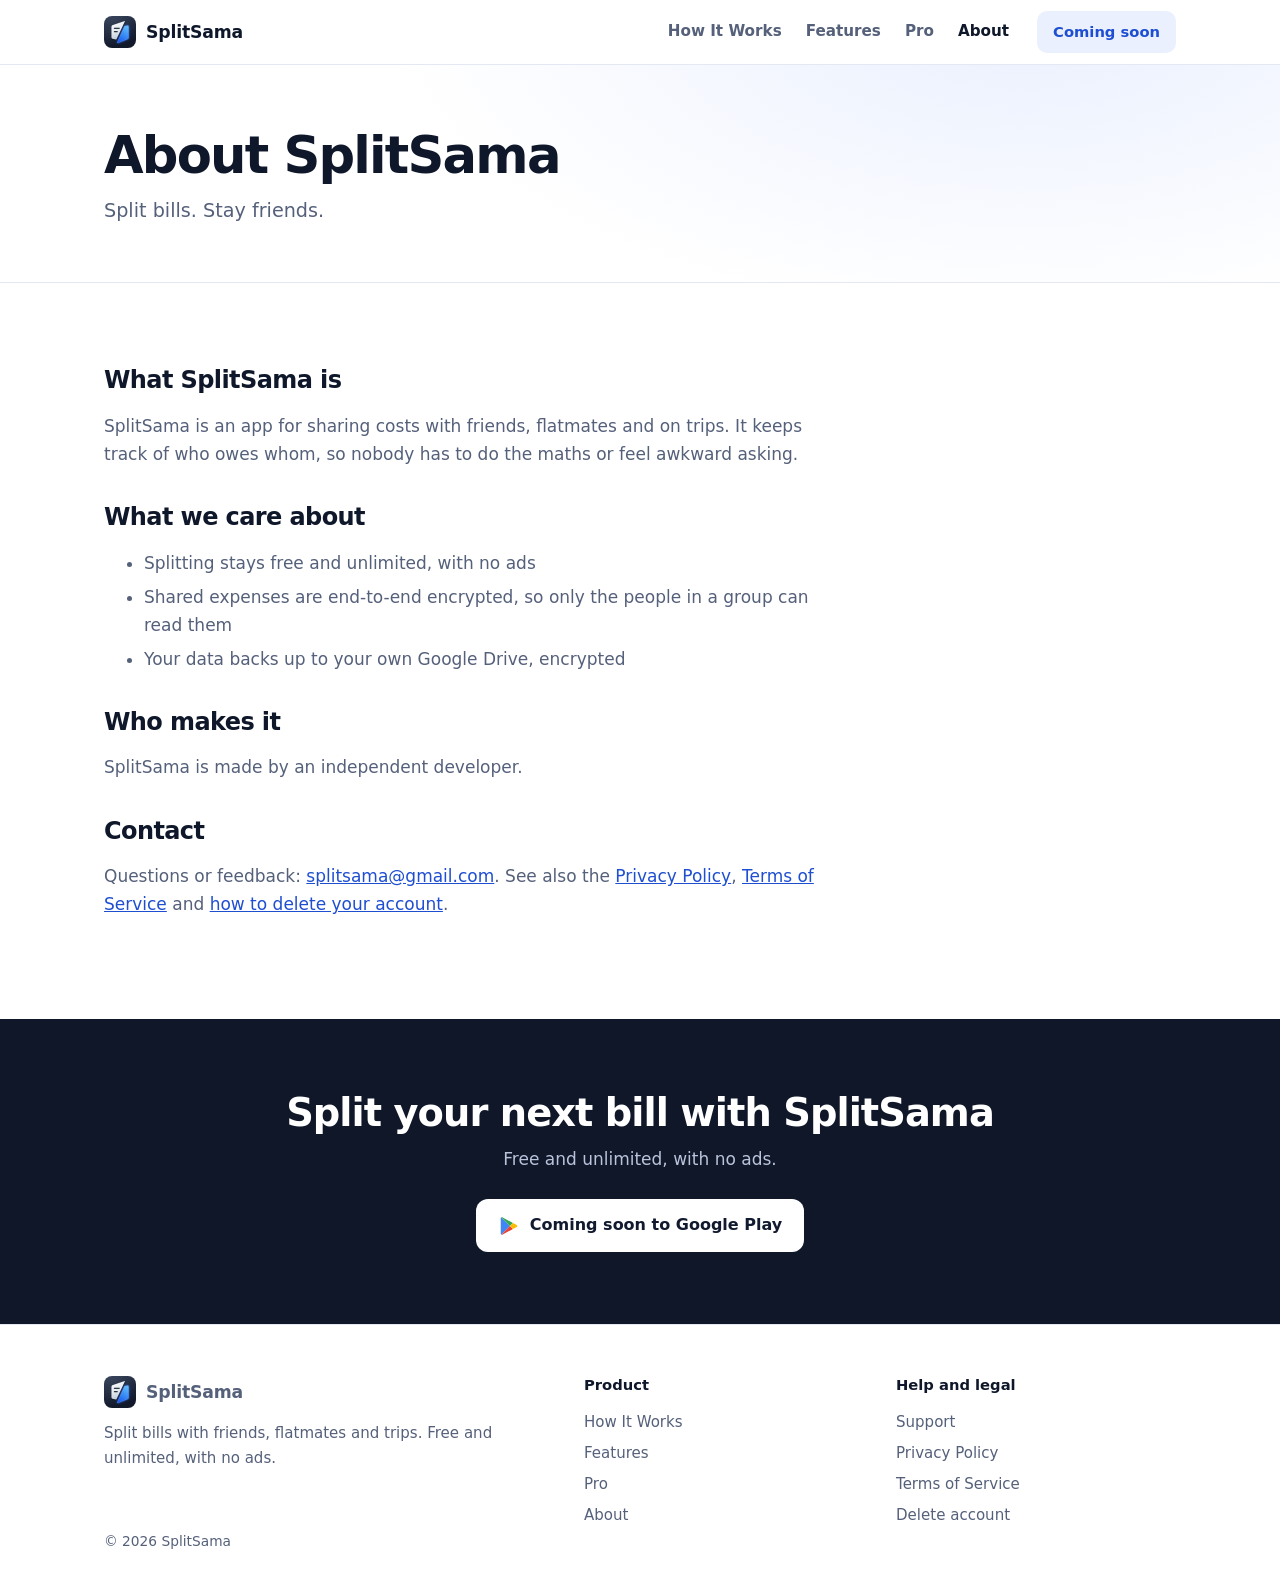
==== about/index.html @ f1b3818b "New social preview image with the current tagline and Coming soon pill Co-Authored-By: Claude Opus 5" ====
<!doctype html>
<html lang="en">
<head>
<meta charset="utf-8">
<meta name="viewport" content="width=device-width, initial-scale=1">
<title>About SplitSama</title>
<meta name="description" content="SplitSama is a free, private app for splitting bills with friends, flatmates and trips, made by an independent developer.">
<link rel="canonical" href="https://splitsama.app/about/">
<meta property="og:type" content="website">
<meta property="og:site_name" content="SplitSama">
<meta property="og:title" content="About SplitSama">
<meta property="og:description" content="SplitSama is a free, private app for splitting bills with friends, flatmates and trips, made by an independent developer.">
<meta property="og:url" content="https://splitsama.app/about/">
<meta property="og:image" content="https://splitsama.app/assets/og.jpg?v=2">
<meta name="twitter:card" content="summary_large_image">
<meta name="theme-color" content="#161E30">
<link rel="icon" href="https://splitsama.app/assets/icon.png" type="image/png" sizes="256x256">
<link rel="stylesheet" href="../assets/site.css">
</head>
<body>
<header class="bar"><div class="wrap">
  <a class="brand" href="../"><img src="../assets/icon.png" alt="SplitSama split bills app icon" width="32" height="32">SplitSama</a>
  <nav class="nav" aria-label="Main"><a href="../how-it-works/">How It Works</a><a href="../features/">Features</a><a href="../pro/">Pro</a><a href="../about/" aria-current="page">About</a></nav>
  <a class="btn small soon" href="https://play.google.com/store/apps/details?id=com.cadence.splitsama">Coming soon</a>
</div></header>
<main>
<section class="page-head"><div class="wrap"><h1>About SplitSama</h1><p class="lede">Split bills. Stay friends.</p></div></section>
<section class="block"><div class="wrap"><div class="prose">
<h2>What SplitSama is</h2><p>SplitSama is an app for sharing costs with friends, flatmates and on trips. It keeps track of who owes whom, so nobody has to do the maths or feel awkward asking.</p>
<h2>What we care about</h2><ul><li>Splitting stays free and unlimited, with no ads</li><li>Shared expenses are end-to-end encrypted, so only the people in a group can read them</li><li>Your data backs up to your own Google Drive, encrypted</li></ul>
<h2>Who makes it</h2><p>SplitSama is made by an independent developer.</p>
<h2>Contact</h2><p>Questions or feedback: <a href="mailto:splitsama@gmail.com">splitsama@gmail.com</a>. See also the <a href="../privacy/">Privacy Policy</a>, <a href="../terms/">Terms of Service</a> and <a href="../delete-account/">how to delete your account</a>.</p>
</div></div></section>
<section class="cta"><div class="wrap"><h2>Split your next bill with SplitSama</h2><p>Free and unlimited, with no ads.</p><a class="btn light soon" href="https://play.google.com/store/apps/details?id=com.cadence.splitsama"><svg width="22" height="22" viewBox="0 0 24 24" aria-hidden="true"><path fill="#4285F4" d="M3.6 2.4 13 12 3.6 21.6c-.4-.2-.6-.6-.6-1.1V3.5c0-.5.2-.9.6-1.1z"/><path fill="#34A853" d="M16.3 8.7 13 12 3.6 2.4c.3-.1.7-.1 1 .1l11.7 6.2z"/><path fill="#EA4335" d="M16.3 15.3 4.6 21.5c-.3.2-.7.2-1 .1L13 12l3.3 3.3z"/><path fill="#FBBC04" d="M20.4 10.9c.9.5.9 1.7 0 2.2l-4.1 2.2L13 12l3.3-3.3 4.1 2.2z"/></svg>Coming soon to Google Play</a></div></section>
</main>
<footer class="foot"><div class="wrap">
  <div class="cols">
    <div><a class="brand" href="../"><img src="../assets/icon.png" alt="" width="32" height="32">SplitSama</a><p>Split bills with friends, flatmates and trips. Free and unlimited, with no ads.</p></div>
    <div><h4>Product</h4><a href="../how-it-works/">How It Works</a><a href="../features/">Features</a><a href="../pro/">Pro</a><a href="../about/">About</a></div>
    <div><h4>Help and legal</h4><a href="mailto:splitsama@gmail.com">Support</a><a href="../privacy/">Privacy Policy</a><a href="../terms/">Terms of Service</a><a href="../delete-account/">Delete account</a></div>
  </div>
  <p class="copy">© 2026 SplitSama</p>
</div></footer>
</body>
</html>
---- assets/site.css ----
:root{--bg:#fff;--alt:#F5F7FC;--card:#fff;--ink:#0F172A;--mute:#55607A;--line:#E3E8F2;--soft:#EAF0FE;--pri:#1F4FD1;--pri-ink:#fff;--navy:#0F1729;--shadow:0 24px 60px -24px rgba(15,23,42,.35)}
@media (prefers-color-scheme:dark){:root{--bg:#0A0F1A;--alt:#0E1524;--card:#121A2A;--ink:#EEF2FA;--mute:#9AA6BE;--line:#222D42;--soft:#18223A;--pri:#7EA6FF;--pri-ink:#0A0F1A;--shadow:0 24px 60px -24px rgba(0,0,0,.8)}}
*{box-sizing:border-box}
html{scroll-behavior:smooth;scroll-padding-top:76px;-webkit-text-size-adjust:100%}
body{margin:0;background:var(--bg);color:var(--ink);font:17px/1.65 system-ui,-apple-system,"Segoe UI",Roboto,"Helvetica Neue",sans-serif;-webkit-font-smoothing:antialiased}
img{max-width:100%;height:auto;display:block}
a{color:var(--pri)}
.wrap{max-width:1120px;margin:0 auto;padding:0 24px}
.bar{position:sticky;top:0;z-index:10;background:color-mix(in srgb,var(--bg) 88%,transparent);backdrop-filter:saturate(180%) blur(14px);border-bottom:1px solid var(--line)}
.bar .wrap{display:flex;align-items:center;gap:28px;min-height:64px}
.brand{display:flex;align-items:center;gap:10px;font-weight:750;font-size:1.08rem;letter-spacing:-.01em;color:var(--ink);text-decoration:none}
.brand img{width:32px;height:32px;border-radius:8px}
.nav{display:flex;gap:24px;margin-left:auto}
.nav a{color:var(--mute);text-decoration:none;font-size:.95rem;font-weight:550}
.nav a:hover,.nav a[aria-current]{color:var(--ink)}
.btn{display:inline-flex;align-items:center;gap:10px;background:var(--pri);color:var(--pri-ink);font-weight:650;padding:13px 22px;border-radius:12px;text-decoration:none;font-size:1rem}
.btn:hover{filter:brightness(1.08)}
.btn.small{padding:9px 16px;font-size:.92rem;border-radius:10px}
.btn.light{background:#fff;color:#111A2E}
.btn svg{flex:none}
.hero{padding:72px 0 80px;background:radial-gradient(1000px 500px at 80% -10%,var(--soft),transparent 70%)}
.hero .wrap{display:grid;grid-template-columns:1.1fr .9fr;gap:56px;align-items:center}
.eyebrow{display:block;color:var(--pri);font-weight:700;font-size:.85rem;letter-spacing:.06em;text-transform:uppercase;margin-bottom:12px}
h1{font-size:clamp(2.5rem,5.4vw,4rem);line-height:1.05;letter-spacing:-.035em;margin:0 0 20px;font-weight:800}
h1 span{color:var(--pri)}
.lede{font-size:1.2rem;color:var(--mute);margin:0 0 30px;max-width:34em}
.checks{list-style:none;display:flex;flex-wrap:wrap;gap:8px 22px;margin:26px 0 0;padding:0;color:var(--mute);font-size:.95rem}
.checks li{display:flex;align-items:center;gap:8px}
.checks li:before{content:"";width:8px;height:8px;border-radius:50%;background:var(--pri)}
.shot{display:block;width:100%;height:auto;max-width:300px;margin:0 auto;filter:drop-shadow(0 18px 30px rgba(10,20,50,.28))}
.page-head{padding:64px 0 56px;background:radial-gradient(900px 420px at 80% -20%,var(--soft),transparent 70%);border-bottom:1px solid var(--line)}
.page-head h1{font-size:clamp(2.2rem,4.6vw,3.2rem);margin-bottom:12px}
.page-head .lede{margin:0}
section.block{padding:84px 0}
section.alt{background:var(--alt)}
.head{max-width:680px;margin:0 0 44px}
.head.center{margin:0 auto 44px;text-align:center}
h2{font-size:clamp(1.75rem,3.4vw,2.4rem);line-height:1.15;letter-spacing:-.025em;margin:0 0 12px;font-weight:780}
.head p{color:var(--mute);margin:0;font-size:1.08rem}
.row{display:grid;grid-template-columns:1fr 1fr;gap:64px;align-items:center;padding:44px 0}
.row:first-child{padding-top:0}.row:last-child{padding-bottom:0}
.row.flip .media{order:2}
.row h3,.step h3{font-size:1.55rem;line-height:1.2;letter-spacing:-.02em;margin:0 0 12px;font-weight:750}
.row p{color:var(--mute);margin:0 0 14px}
.row ul{margin:0;padding:0;list-style:none;color:var(--mute)}
.row li{padding-left:22px;position:relative;margin-bottom:8px}
.row li:before{content:"";position:absolute;left:2px;top:.62em;width:8px;height:8px;border-radius:50%;background:var(--pri)}
.num{display:inline-flex;align-items:center;justify-content:center;width:34px;height:34px;border-radius:10px;background:var(--soft);color:var(--pri);font-weight:750;margin-bottom:14px}
.tag{display:inline-block;background:var(--soft);color:var(--pri);font-size:.76rem;font-weight:700;padding:3px 10px;border-radius:999px;margin-bottom:12px;letter-spacing:.02em}
.grid{display:grid;gap:18px;grid-template-columns:repeat(3,1fr)}
.card{background:var(--card);border:1px solid var(--line);border-radius:16px;padding:24px}
.card h3{margin:0 0 6px;font-size:1.08rem;letter-spacing:-.01em}
.card p{margin:0;color:var(--mute);font-size:.98rem}
.band{background:var(--navy);color:#fff}
.band .head p,.band .card p{color:#B9C4DC}
.band .card{background:rgba(255,255,255,.05);border-color:rgba(255,255,255,.1)}
.more{display:inline-block;margin-top:6px;font-weight:650;text-decoration:none}
.faq{max-width:780px;margin:0 auto}
details{border-bottom:1px solid var(--line);padding:4px 0}
summary{cursor:pointer;font-weight:650;padding:16px 28px 16px 0;list-style:none;position:relative}
summary::-webkit-details-marker{display:none}
summary:after{content:"+";position:absolute;right:4px;top:12px;font-size:1.4rem;color:var(--mute);font-weight:400}
details[open] summary:after{content:"−"}
details p{margin:0 0 18px;color:var(--mute)}
.cta{text-align:center;padding:72px 0;background:var(--navy);color:#fff}
.cta h2{margin-bottom:10px}.cta p{color:#B9C4DC;margin:0 0 26px}
.prose{max-width:720px}
.prose h2{font-size:1.5rem;margin:36px 0 8px}
.prose h2:first-child{margin-top:0}
.prose p,.prose li{color:var(--mute)}
.foot{border-top:1px solid var(--line);padding:48px 0 36px;font-size:.94rem;color:var(--mute)}
.foot .cols{display:grid;grid-template-columns:1.6fr 1fr 1fr;gap:32px}
.foot h4{margin:0 0 10px;color:var(--ink);font-size:.92rem}
.foot a{display:block;color:var(--mute);text-decoration:none;padding:3px 0}
.foot a:hover{color:var(--ink)}
.foot .brand{display:flex;margin-bottom:10px}
.foot p{margin:0;max-width:26em}
.copy{margin-top:32px;font-size:.86rem}
.tbl{max-width:820px;margin:0 auto;background:var(--card);border:1px solid var(--line);border-radius:16px;overflow:hidden}
.compare{width:100%;border-collapse:collapse;font-size:.98rem}
.compare caption{position:absolute;width:1px;height:1px;overflow:hidden;clip-path:inset(50%)}
.compare th,.compare td{padding:12px 20px;border-bottom:1px solid var(--line);text-align:left;font-weight:450}
.compare tbody tr:last-child th,.compare tbody tr:last-child td{border-bottom:0}
.compare td,.compare thead th:not(:first-child){text-align:center;width:96px;padding-left:8px;padding-right:8px}
.compare thead th{font-weight:700;background:var(--soft);position:sticky;top:0}
.compare thead th:last-child{color:var(--pri)}
.compare .grp th{font-weight:700;font-size:.82rem;letter-spacing:.04em;text-transform:uppercase;color:var(--mute);background:var(--alt);padding-top:16px}
.compare .yes{color:var(--pri);font-weight:800}
.compare .no{color:var(--mute)}
.compare .lim{color:var(--mute);font-size:.84rem;white-space:nowrap}
@media (max-width:640px){.compare{font-size:.92rem}.compare th,.compare td{padding:11px 12px}.compare td,.compare thead th:not(:first-child){width:70px;padding-left:4px;padding-right:4px}}
@media (max-width:860px){
 .hero .wrap,.row{grid-template-columns:1fr;gap:36px}
 .row.flip .media{order:0}
 .row .media{order:2!important}
 .hero{padding:48px 0 56px}section.block{padding:60px 0}
 .grid{grid-template-columns:1fr 1fr}
 .shot{max-width:270px}
}
@media (max-width:640px){
 .wrap{padding:0 16px}
 .grid,.foot .cols{grid-template-columns:1fr}
 .bar .wrap{flex-wrap:wrap;gap:0 14px;padding-top:10px;padding-bottom:0}
 .bar .btn{margin-left:auto}
 .nav{order:3;width:100%;margin:6px 0 0;gap:20px;overflow-x:auto;padding-bottom:10px}
 .nav a{white-space:nowrap}
 html{scroll-padding-top:110px}
}
@media (prefers-reduced-motion:reduce){html{scroll-behavior:auto}}
.page-head .updated{margin:14px 0 0;color:var(--mute);font-size:.9rem}
.prose.legal{max-width:820px}
.prose.legal h2{font-size:1.4rem}
.prose ol{padding-left:22px}
.prose li{margin-bottom:6px}
.prose strong{color:var(--ink)}
.prose code{font-size:.88em;background:var(--soft);padding:1px 6px;border-radius:6px}
.table-wrap{overflow-x:auto;margin:0 0 20px;background:var(--card);border:1px solid var(--line);border-radius:14px}
table.data{border-collapse:collapse;width:100%;min-width:600px;font-size:.93rem}
table.data th,table.data td{text-align:left;vertical-align:top;padding:11px 14px;border-bottom:1px solid var(--line)}
table.data th{background:var(--soft);color:var(--ink);font-weight:700}
table.data td{color:var(--mute)}
table.data tr:last-child td{border-bottom:0}
.btn.small.soon{background:var(--soft);color:var(--pri)}
.hl{display:grid;grid-template-columns:repeat(3,1fr);gap:28px}
.hl-item{background:var(--alt);border:1px solid var(--line);border-radius:20px;padding:28px 24px 26px;text-align:center}
.hl-item .shot{max-width:190px;margin-bottom:22px}
.hl-item h3{margin:0 0 6px;font-size:1.2rem;letter-spacing:-.01em}
.hl-item p{margin:0;color:var(--mute);font-size:.98rem}
.hl-more{margin:32px 0 0;text-align:center}
.pro-teaser{display:flex;align-items:center;justify-content:space-between;gap:32px;background:var(--soft);border-radius:20px;padding:36px 40px}
.pro-teaser h2{font-size:clamp(1.5rem,2.6vw,1.9rem)}
.pro-teaser p{margin:0;color:var(--mute);max-width:36em}
.pro-teaser .btn{flex:none}
.price-note{display:flex;gap:12px;align-items:flex-start;margin:22px 0 0;max-width:40em;background:var(--card);border:1px solid var(--line);border-radius:14px;padding:14px 18px;font-size:.98rem;color:var(--mute)}
.price-note strong{color:var(--ink)}
@media (max-width:860px){
 .hl{grid-template-columns:1fr;gap:14px}
 .hl-item{display:grid;grid-template-columns:96px 1fr;gap:18px;align-items:center;text-align:left;padding:16px 18px}
 .hl-item .shot{max-width:96px;margin:0}
 .pro-teaser{flex-direction:column;align-items:flex-start;padding:28px 24px}
}
.pro-teaser .tag{background:var(--card)}
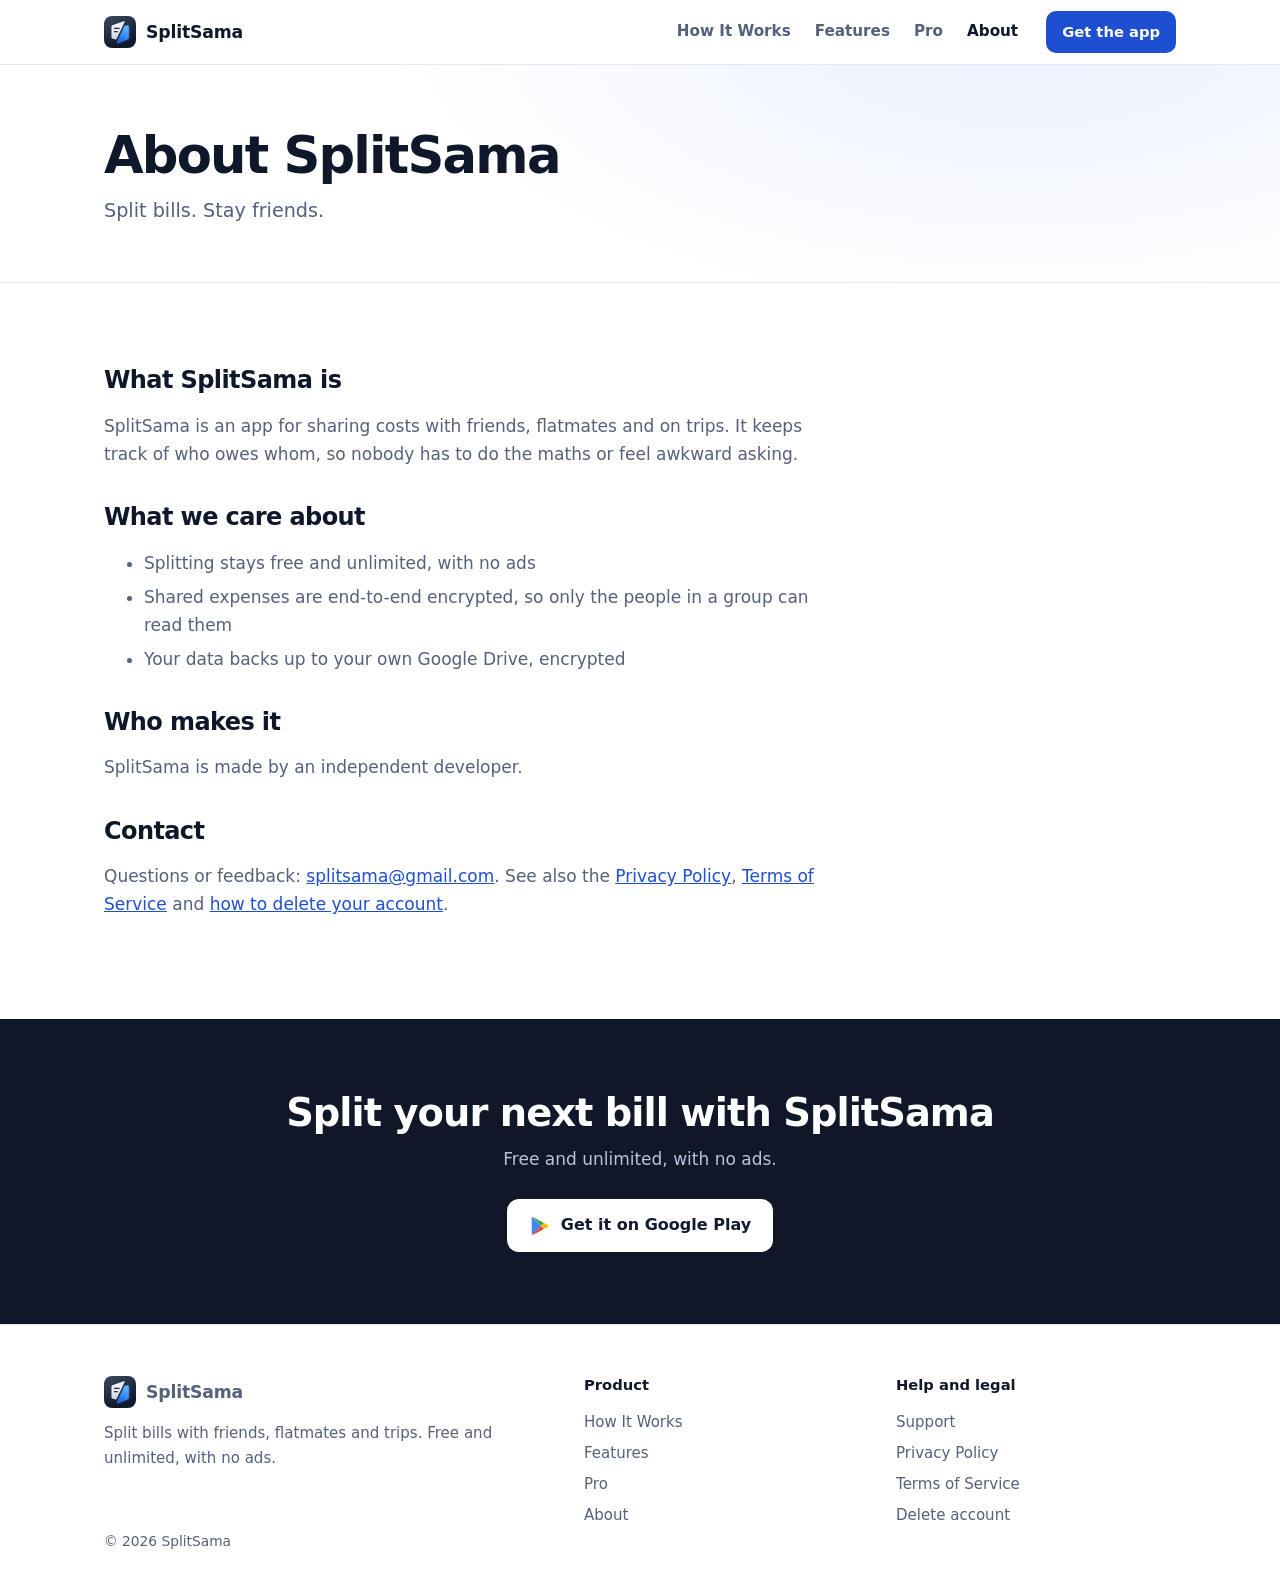
==== commit b42e850d: "Switch store buttons to Get the app now SplitSama is on Google Play Co-Authored-By: Claude Opus 5.5 " ====
--- a/about/index.html
+++ b/about/index.html
@@ -11,7 +11,7 @@
 <meta property="og:title" content="About SplitSama">
 <meta property="og:description" content="SplitSama is a free, private app for splitting bills with friends, flatmates and trips, made by an independent developer.">
 <meta property="og:url" content="https://splitsama.app/about/">
-<meta property="og:image" content="https://splitsama.app/assets/og.jpg?v=2">
+<meta property="og:image" content="https://splitsama.app/assets/og.jpg?v=3">
 <meta name="twitter:card" content="summary_large_image">
 <meta name="theme-color" content="#161E30">
 <link rel="icon" href="https://splitsama.app/assets/icon.png" type="image/png" sizes="256x256">
@@ -21,7 +21,7 @@
 <header class="bar"><div class="wrap">
   <a class="brand" href="../"><img src="../assets/icon.png" alt="SplitSama split bills app icon" width="32" height="32">SplitSama</a>
   <nav class="nav" aria-label="Main"><a href="../how-it-works/">How It Works</a><a href="../features/">Features</a><a href="../pro/">Pro</a><a href="../about/" aria-current="page">About</a></nav>
-  <a class="btn small soon" href="https://play.google.com/store/apps/details?id=com.cadence.splitsama">Coming soon</a>
+  <a class="btn small" href="https://play.google.com/store/apps/details?id=com.cadence.splitsama">Get the app</a>
 </div></header>
 <main>
 <section class="page-head"><div class="wrap"><h1>About SplitSama</h1><p class="lede">Split bills. Stay friends.</p></div></section>
@@ -31,7 +31,7 @@
 <h2>Who makes it</h2><p>SplitSama is made by an independent developer.</p>
 <h2>Contact</h2><p>Questions or feedback: <a href="mailto:splitsama@gmail.com">splitsama@gmail.com</a>. See also the <a href="../privacy/">Privacy Policy</a>, <a href="../terms/">Terms of Service</a> and <a href="../delete-account/">how to delete your account</a>.</p>
 </div></div></section>
-<section class="cta"><div class="wrap"><h2>Split your next bill with SplitSama</h2><p>Free and unlimited, with no ads.</p><a class="btn light soon" href="https://play.google.com/store/apps/details?id=com.cadence.splitsama"><svg width="22" height="22" viewBox="0 0 24 24" aria-hidden="true"><path fill="#4285F4" d="M3.6 2.4 13 12 3.6 21.6c-.4-.2-.6-.6-.6-1.1V3.5c0-.5.2-.9.6-1.1z"/><path fill="#34A853" d="M16.3 8.7 13 12 3.6 2.4c.3-.1.7-.1 1 .1l11.7 6.2z"/><path fill="#EA4335" d="M16.3 15.3 4.6 21.5c-.3.2-.7.2-1 .1L13 12l3.3 3.3z"/><path fill="#FBBC04" d="M20.4 10.9c.9.5.9 1.7 0 2.2l-4.1 2.2L13 12l3.3-3.3 4.1 2.2z"/></svg>Coming soon to Google Play</a></div></section>
+<section class="cta"><div class="wrap"><h2>Split your next bill with SplitSama</h2><p>Free and unlimited, with no ads.</p><a class="btn light" href="https://play.google.com/store/apps/details?id=com.cadence.splitsama"><svg width="22" height="22" viewBox="0 0 24 24" aria-hidden="true"><path fill="#4285F4" d="M3.6 2.4 13 12 3.6 21.6c-.4-.2-.6-.6-.6-1.1V3.5c0-.5.2-.9.6-1.1z"/><path fill="#34A853" d="M16.3 8.7 13 12 3.6 2.4c.3-.1.7-.1 1 .1l11.7 6.2z"/><path fill="#EA4335" d="M16.3 15.3 4.6 21.5c-.3.2-.7.2-1 .1L13 12l3.3 3.3z"/><path fill="#FBBC04" d="M20.4 10.9c.9.5.9 1.7 0 2.2l-4.1 2.2L13 12l3.3-3.3 4.1 2.2z"/></svg>Get it on Google Play</a></div></section>
 </main>
 <footer class="foot"><div class="wrap">
   <div class="cols">
--- a/assets/site.css
+++ b/assets/site.css
@@ -120,7 +120,6 @@
 table.data th{background:var(--soft);color:var(--ink);font-weight:700}
 table.data td{color:var(--mute)}
 table.data tr:last-child td{border-bottom:0}
-.btn.small.soon{background:var(--soft);color:var(--pri)}
 .hl{display:grid;grid-template-columns:repeat(3,1fr);gap:28px}
 .hl-item{background:var(--alt);border:1px solid var(--line);border-radius:20px;padding:28px 24px 26px;text-align:center}
 .hl-item .shot{max-width:190px;margin-bottom:22px}
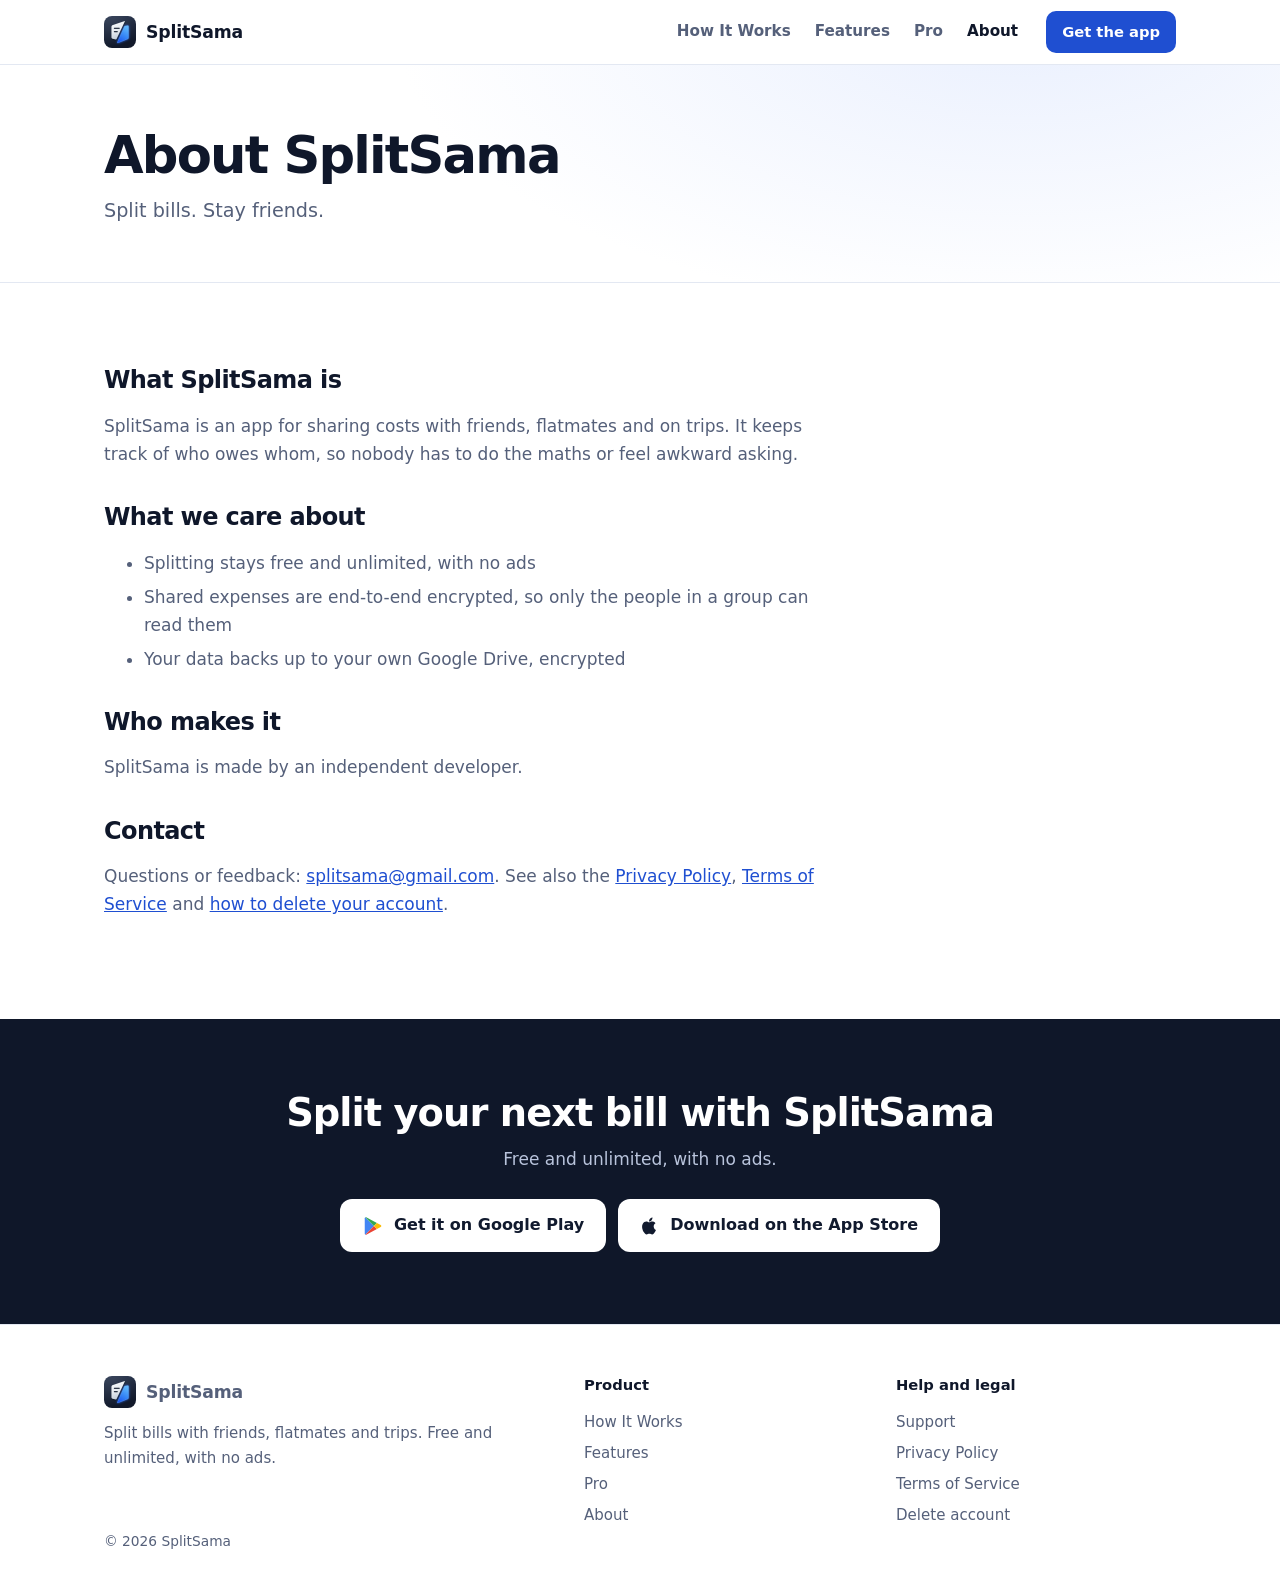
==== commit 8ac44584: "Add App Store links and iPhone details across the site Store buttons pair Google Play with the App S" ====
--- a/about/index.html
+++ b/about/index.html
@@ -11,17 +11,28 @@
 <meta property="og:title" content="About SplitSama">
 <meta property="og:description" content="SplitSama is a free, private app for splitting bills with friends, flatmates and trips, made by an independent developer.">
 <meta property="og:url" content="https://splitsama.app/about/">
-<meta property="og:image" content="https://splitsama.app/assets/og.jpg?v=3">
+<meta property="og:image" content="https://splitsama.app/assets/og.jpg?v=6">
 <meta name="twitter:card" content="summary_large_image">
 <meta name="theme-color" content="#161E30">
 <link rel="icon" href="https://splitsama.app/assets/icon.png" type="image/png" sizes="256x256">
 <link rel="stylesheet" href="../assets/site.css">
+<meta property="og:image:width" content="1200">
+<meta property="og:image:height" content="630">
+<meta property="og:image:alt" content="SplitSama: split bills with friends and groups">
+<meta property="og:locale" content="en_IN">
+<meta name="twitter:title" content="About SplitSama">
+<meta name="twitter:description" content="SplitSama is a free, private app for splitting bills with friends, flatmates and trips, made by an independent developer.">
+<meta name="twitter:image" content="https://splitsama.app/assets/og.jpg?v=6">
+<link rel="apple-touch-icon" href="https://splitsama.app/assets/icon.png">
+<script type="application/ld+json">
+[{"@context": "https://schema.org", "@type": "Organization", "@id": "https://splitsama.app/#org", "name": "SplitSama", "url": "https://splitsama.app/", "logo": "https://splitsama.app/assets/icon.png", "email": "splitsama@gmail.com"}, {"@context": "https://schema.org", "@type": "BreadcrumbList", "itemListElement": [{"@type": "ListItem", "position": 1, "name": "SplitSama", "item": "https://splitsama.app/"}, {"@type": "ListItem", "position": 2, "name": "About", "item": "https://splitsama.app/about/"}]}]
+</script>
 </head>
 <body>
 <header class="bar"><div class="wrap">
   <a class="brand" href="../"><img src="../assets/icon.png" alt="SplitSama split bills app icon" width="32" height="32">SplitSama</a>
   <nav class="nav" aria-label="Main"><a href="../how-it-works/">How It Works</a><a href="../features/">Features</a><a href="../pro/">Pro</a><a href="../about/" aria-current="page">About</a></nav>
-  <a class="btn small" href="https://play.google.com/store/apps/details?id=com.cadence.splitsama">Get the app</a>
+  <a class="btn small" href="#get">Get the app</a>
 </div></header>
 <main>
 <section class="page-head"><div class="wrap"><h1>About SplitSama</h1><p class="lede">Split bills. Stay friends.</p></div></section>
@@ -31,7 +42,7 @@
 <h2>Who makes it</h2><p>SplitSama is made by an independent developer.</p>
 <h2>Contact</h2><p>Questions or feedback: <a href="mailto:splitsama@gmail.com">splitsama@gmail.com</a>. See also the <a href="../privacy/">Privacy Policy</a>, <a href="../terms/">Terms of Service</a> and <a href="../delete-account/">how to delete your account</a>.</p>
 </div></div></section>
-<section class="cta"><div class="wrap"><h2>Split your next bill with SplitSama</h2><p>Free and unlimited, with no ads.</p><a class="btn light" href="https://play.google.com/store/apps/details?id=com.cadence.splitsama"><svg width="22" height="22" viewBox="0 0 24 24" aria-hidden="true"><path fill="#4285F4" d="M3.6 2.4 13 12 3.6 21.6c-.4-.2-.6-.6-.6-1.1V3.5c0-.5.2-.9.6-1.1z"/><path fill="#34A853" d="M16.3 8.7 13 12 3.6 2.4c.3-.1.7-.1 1 .1l11.7 6.2z"/><path fill="#EA4335" d="M16.3 15.3 4.6 21.5c-.3.2-.7.2-1 .1L13 12l3.3 3.3z"/><path fill="#FBBC04" d="M20.4 10.9c.9.5.9 1.7 0 2.2l-4.1 2.2L13 12l3.3-3.3 4.1 2.2z"/></svg>Get it on Google Play</a></div></section>
+<section class="cta" id="get"><div class="wrap"><h2>Split your next bill with SplitSama</h2><p>Free and unlimited, with no ads.</p><div class="stores"><a class="btn light" href="https://play.google.com/store/apps/details?id=com.cadence.splitsama"><svg width="22" height="22" viewBox="0 0 24 24" aria-hidden="true"><path fill="#4285F4" d="M3.6 2.4 13 12 3.6 21.6c-.4-.2-.6-.6-.6-1.1V3.5c0-.5.2-.9.6-1.1z"/><path fill="#34A853" d="M16.3 8.7 13 12 3.6 2.4c.3-.1.7-.1 1 .1l11.7 6.2z"/><path fill="#EA4335" d="M16.3 15.3 4.6 21.5c-.3.2-.7.2-1 .1L13 12l3.3 3.3z"/><path fill="#FBBC04" d="M20.4 10.9c.9.5.9 1.7 0 2.2l-4.1 2.2L13 12l3.3-3.3 4.1 2.2z"/></svg>Get it on Google Play</a><a class="btn light" href="https://apps.apple.com/app/id6835806086"><svg width="20" height="22" viewBox="0 0 24 24" aria-hidden="true"><path fill="currentColor" d="M16.4 12.6c0-2.6 2.1-3.8 2.2-3.9-1.2-1.8-3.1-2-3.7-2-1.6-.2-3.1.9-3.9.9-.8 0-2-.9-3.4-.9-1.7 0-3.3 1-4.2 2.6-1.8 3.1-.5 7.7 1.3 10.2.9 1.2 1.9 2.6 3.2 2.6 1.3-.1 1.8-.8 3.3-.8s2 .8 3.4.8c1.4 0 2.3-1.3 3.1-2.5 1-1.4 1.4-2.8 1.4-2.9-.1 0-2.7-1-2.7-4.1zM13.9 5c.7-.9 1.2-2 1.1-3.2-1 0-2.3.7-3 1.6-.7.8-1.2 2-1.1 3.1 1.1.1 2.3-.6 3-1.5z"/></svg>Download on the App Store</a></div></div></section>
 </main>
 <footer class="foot"><div class="wrap">
   <div class="cols">
--- a/assets/site.css
+++ b/assets/site.css
@@ -139,3 +139,6 @@
  .pro-teaser{flex-direction:column;align-items:flex-start;padding:28px 24px}
 }
 .pro-teaser .tag{background:var(--card)}
+.grid.two{grid-template-columns:1fr 1fr}
+@media (max-width:640px){.grid.two{grid-template-columns:1fr}}
+.stores{display:flex;flex-wrap:wrap;gap:12px}.cta .stores{justify-content:center}
